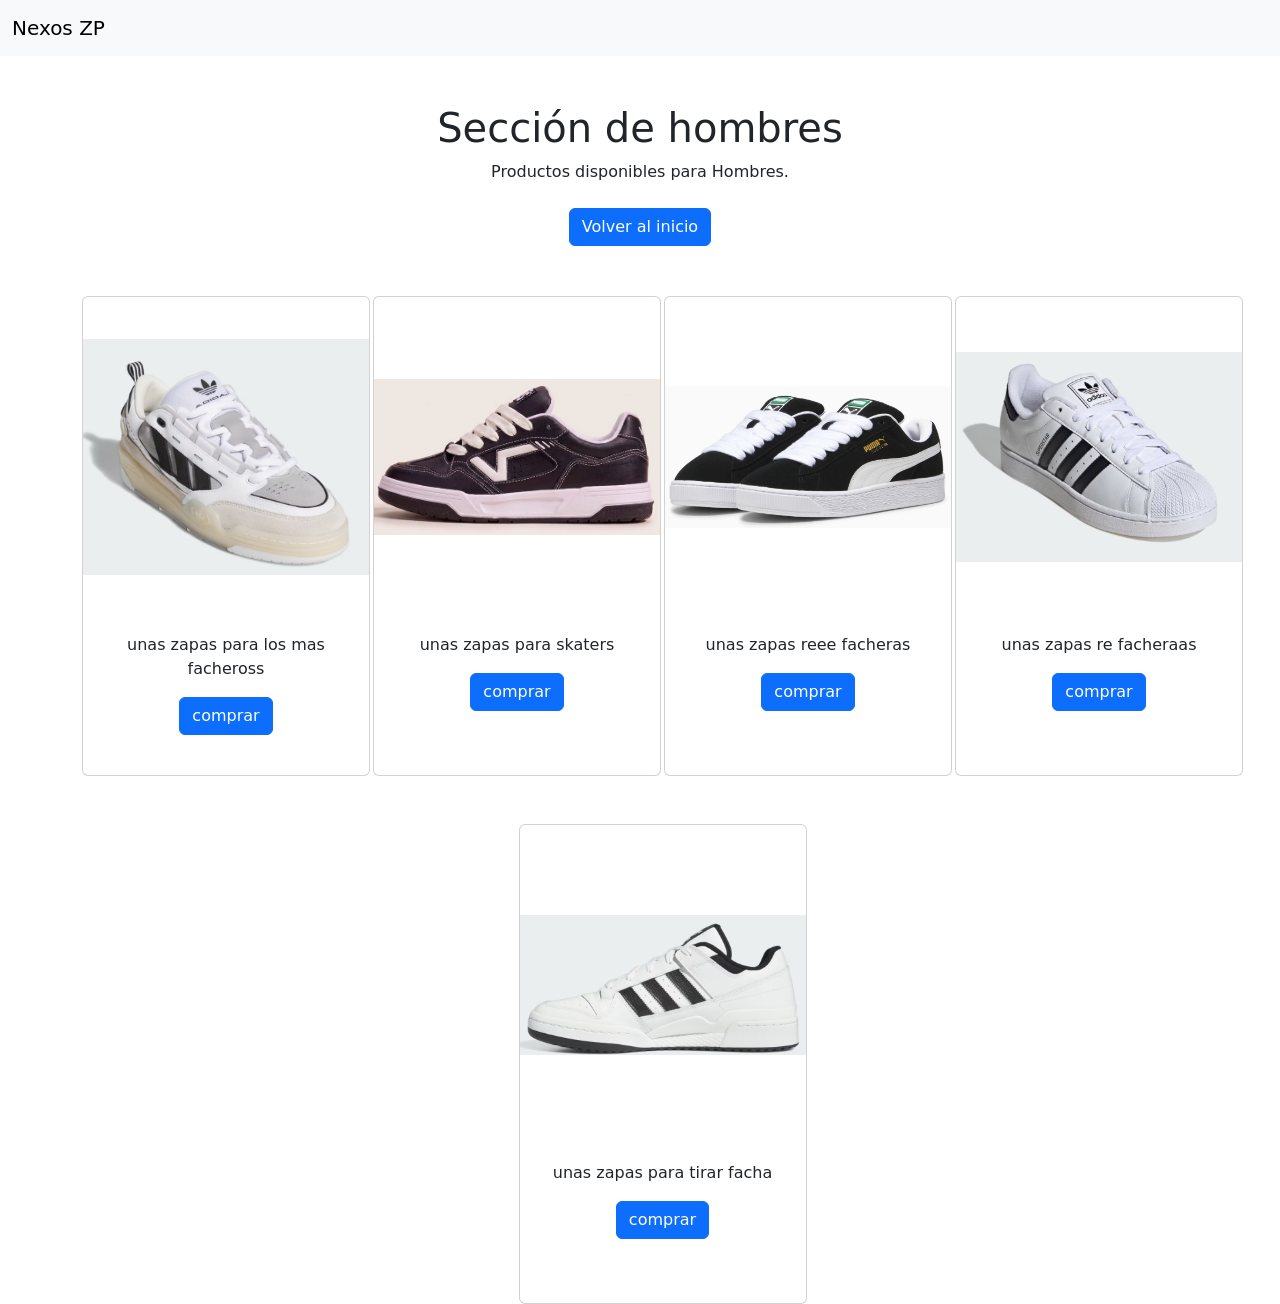
==== hombre.html @ 199bb8a0 "Actualizo la pagina Nexoszp" ====
<!DOCTYPE html>
<html lang="es">

<head>

<meta charset="UTF-8">
<meta name="viewport" content="width=device-width, initial-scale=1.0">

<title>hombres - Nexos ZP</title>

<link href="https://cdn.jsdelivr.net/npm/bootstrap@5.3.8/dist/css/bootstrap.min.css" rel="stylesheet">

</head>


<body>


<nav class="navbar navbar-expand-lg bg-body-tertiary">

<div class="container-fluid">

<a class="navbar-brand" href="index.html">
Nexos ZP
</a>

</div>

</nav>



<div class="container mt-5">

<h1 class="text-center">
Sección de hombres
</h1>

<p class="text-center">
Productos disponibles para Hombres.
</p>


<div class="text-center mt-4">

<a href="index.html" class="btn btn-primary">
Volver al inicio
</a>
<div style="height: 50px;"></div>

<div class="row justify-content-center g-5">

    <div class="col-md-3">
        <div class="card" style="width: 18rem; height: 30rem;">
            <img src="imagenes/adi2000.png" class="card-img-top" alt="..." style="height: 20rem; object-fit: contain;">
            <div class="card-body">
                <p class="card-text">unas zapas para los mas facheross</p>
                <a href="compra.html" class="btn btn-primary">comprar</a>
            </div>
        </div>
    </div>

    <div class="col-md-3">
        <div class="card" style="width: 18rem; height: 30rem;">
            <img src="imagenes/vans unisex.png" class="card-img-top" alt="..." style="height: 20rem; object-fit: contain;">
            <div class="card-body">
                <p class="card-text">unas zapas para skaters</p>
                <a href="compra.html" class="btn btn-primary">comprar</a>
            </div>
        </div>
    </div>

    <div class="col-md-3">
        <div class="card" style="width: 18rem; height: 30rem;">
            <img src="imagenes/PUMAS.png" class="card-img-top" alt="..." style="height: 20rem; object-fit: contain;">
            <div class="card-body">
                <p class="card-text">unas zapas reee facheras</p>
                <a href="compra.html" class="btn btn-primary">comprar</a>
            </div>
        </div>
    </div>

    <div class="col-md-3">
        <div class="card" style="width: 18rem; height: 30rem;">
            <img src="imagenes/superstar.png" class="card-img-top" alt="..." style="height: 20rem; object-fit: contain;">
            <div class="card-body">
                <p class="card-text">unas zapas re facheraas</p>
                <a href="compra.html" class="btn btn-primary">comprar</a>
            </div>
        </div>
    </div>

    <div class="col-md-3">
        <div class="card" style="width: 18rem; height: 30rem;">
            <img src="imagenes/forum.png" class="card-img-top" alt="..." style="height: 20rem; object-fit: contain;">
            <div class="card-body">
                <p class="card-text">unas zapas para tirar facha</p>
                <a href="compra.html" class="btn btn-primary">comprar</a>
            </div>
        </div>
    </div>

</div>

<script src="https://cdn.jsdelivr.net/npm/bootstrap@5.3.8/dist/js/bootstrap.bundle.min.js"></script>


</body>

</html>
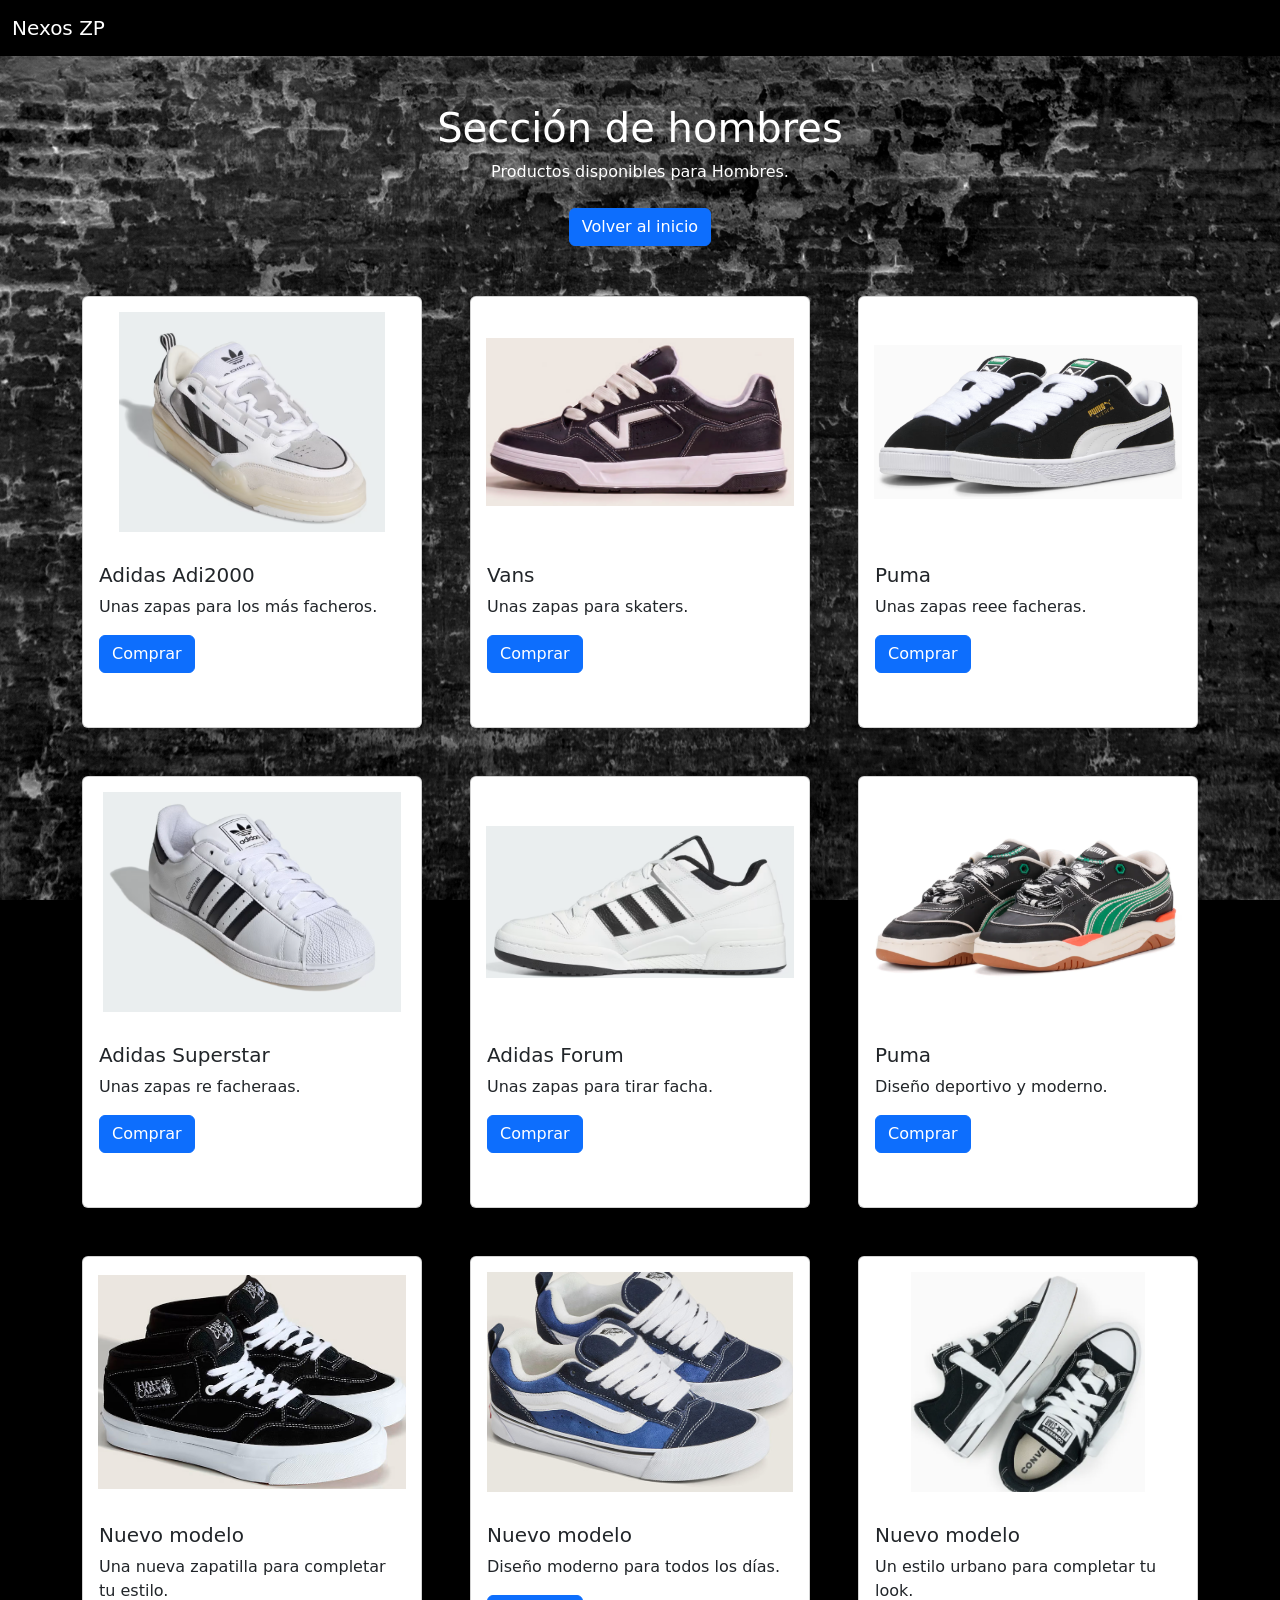
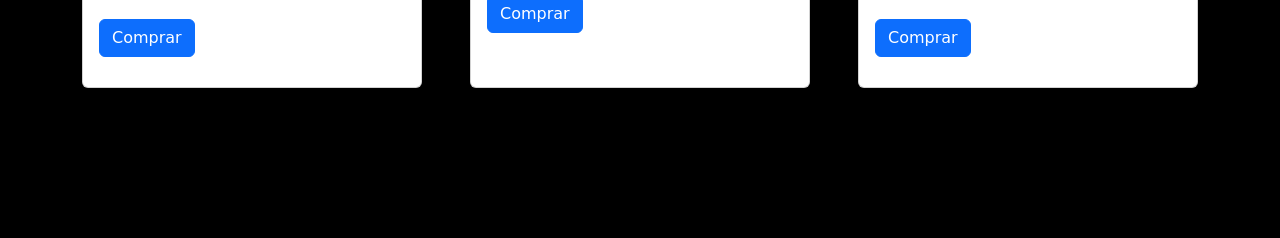
==== commit 1acdf33d: "Actualizo paginas, productos, imagenes, estilos y diseño de Nexos ZP" ====
--- a/hombre.html
+++ b/hombre.html
@@ -6,9 +6,10 @@
 <meta charset="UTF-8">
 <meta name="viewport" content="width=device-width, initial-scale=1.0">
 
-<title>hombres - Nexos ZP</title>
+<title>Hombres - Nexos ZP</title>
 
 <link href="https://cdn.jsdelivr.net/npm/bootstrap@5.3.8/dist/css/bootstrap.min.css" rel="stylesheet">
+<link rel="stylesheet" href="style.css">
 
 </head>
 
@@ -46,62 +47,281 @@
 <a href="index.html" class="btn btn-primary">
 Volver al inicio
 </a>
+
+</div>
+
+
 <div style="height: 50px;"></div>
 
+
 <div class="row justify-content-center g-5">
 
-    <div class="col-md-3">
-        <div class="card" style="width: 18rem; height: 30rem;">
-            <img src="imagenes/adi2000.png" class="card-img-top" alt="..." style="height: 20rem; object-fit: contain;">
-            <div class="card-body">
-                <p class="card-text">unas zapas para los mas facheross</p>
-                <a href="compra.html" class="btn btn-primary">comprar</a>
-            </div>
-        </div>
-    </div>
-
-    <div class="col-md-3">
-        <div class="card" style="width: 18rem; height: 30rem;">
-            <img src="imagenes/vans unisex.png" class="card-img-top" alt="..." style="height: 20rem; object-fit: contain;">
-            <div class="card-body">
-                <p class="card-text">unas zapas para skaters</p>
-                <a href="compra.html" class="btn btn-primary">comprar</a>
-            </div>
-        </div>
-    </div>
-
-    <div class="col-md-3">
-        <div class="card" style="width: 18rem; height: 30rem;">
-            <img src="imagenes/PUMAS.png" class="card-img-top" alt="..." style="height: 20rem; object-fit: contain;">
-            <div class="card-body">
-                <p class="card-text">unas zapas reee facheras</p>
-                <a href="compra.html" class="btn btn-primary">comprar</a>
-            </div>
-        </div>
-    </div>
-
-    <div class="col-md-3">
-        <div class="card" style="width: 18rem; height: 30rem;">
-            <img src="imagenes/superstar.png" class="card-img-top" alt="..." style="height: 20rem; object-fit: contain;">
-            <div class="card-body">
-                <p class="card-text">unas zapas re facheraas</p>
-                <a href="compra.html" class="btn btn-primary">comprar</a>
-            </div>
-        </div>
-    </div>
-
-    <div class="col-md-3">
-        <div class="card" style="width: 18rem; height: 30rem;">
-            <img src="imagenes/forum.png" class="card-img-top" alt="..." style="height: 20rem; object-fit: contain;">
-            <div class="card-body">
-                <p class="card-text">unas zapas para tirar facha</p>
-                <a href="compra.html" class="btn btn-primary">comprar</a>
-            </div>
-        </div>
-    </div>
+
+    <div class="col-md-4">
+
+        <div class="card">
+
+            <img src="imagenes/adi2000.png" class="card-img-top" alt="Adidas Adi2000">
+
+            <div class="card-body">
+
+                <h5 class="card-title">
+                    Adidas Adi2000
+                </h5>
+
+                <p class="card-text">
+                    Unas zapas para los más facheros.
+                </p>
+
+                <a href="compra.html" class="btn btn-primary">
+                    Comprar
+                </a>
+
+            </div>
+
+        </div>
+
+    </div>
+
+
+
+    <div class="col-md-4">
+
+        <div class="card">
+
+            <img src="imagenes/vans unisex.png" class="card-img-top" alt="Vans">
+
+            <div class="card-body">
+
+                <h5 class="card-title">
+                    Vans
+                </h5>
+
+                <p class="card-text">
+                    Unas zapas para skaters.
+                </p>
+
+                <a href="compra.html" class="btn btn-primary">
+                    Comprar
+                </a>
+
+            </div>
+
+        </div>
+
+    </div>
+
+
+
+    <div class="col-md-4">
+
+        <div class="card">
+
+            <img src="imagenes/PUMAS.png" class="card-img-top" alt="Puma">
+
+            <div class="card-body">
+
+                <h5 class="card-title">
+                    Puma
+                </h5>
+
+                <p class="card-text">
+                    Unas zapas reee facheras.
+                </p>
+
+                <a href="compra.html" class="btn btn-primary">
+                    Comprar
+                </a>
+
+            </div>
+
+        </div>
+
+    </div>
+
+
+
+    <div class="col-md-4">
+
+        <div class="card">
+
+            <img src="imagenes/superstar.png" class="card-img-top" alt="Adidas Superstar">
+
+            <div class="card-body">
+
+                <h5 class="card-title">
+                    Adidas Superstar
+                </h5>
+
+                <p class="card-text">
+                    Unas zapas re facheraas.
+                </p>
+
+                <a href="compra.html" class="btn btn-primary">
+                    Comprar
+                </a>
+
+            </div>
+
+        </div>
+
+    </div>
+
+
+
+    <div class="col-md-4">
+
+        <div class="card">
+
+            <img src="imagenes/forum.png" class="card-img-top" alt="Adidas Forum">
+
+            <div class="card-body">
+
+                <h5 class="card-title">
+                    Adidas Forum
+                </h5>
+
+                <p class="card-text">
+                    Unas zapas para tirar facha.
+                </p>
+
+                <a href="compra.html" class="btn btn-primary">
+                    Comprar
+                </a>
+
+            </div>
+
+        </div>
+
+    </div>
+
+
+
+    <div class="col-md-4">
+
+        <div class="card">
+
+            <img src="imagenes/pumas_180.png" class="card-img-top" alt="Puma">
+
+            <div class="card-body">
+
+                <h5 class="card-title">
+                    Puma
+                </h5>
+
+                <p class="card-text">
+                    Diseño deportivo y moderno.
+                </p>
+
+                <a href="compra.html" class="btn btn-primary">
+                    Comprar
+                </a>
+
+            </div>
+
+        </div>
+
+    </div>
+
+
+
+    <!-- CARD 7 -->
+
+    <div class="col-md-4">
+
+        <div class="card">
+
+            <img src="imagenes/vans_raras.png" class="card-img-top" alt="Nueva zapatilla">
+
+            <div class="card-body">
+
+                <h5 class="card-title">
+                    Nuevo modelo
+                </h5>
+
+                <p class="card-text">
+                    Una nueva zapatilla para completar tu estilo.
+                </p>
+
+                <a href="compra.html" class="btn btn-primary">
+                    Comprar
+                </a>
+
+            </div>
+
+        </div>
+
+    </div>
+
+
+
+    <!-- CARD 8 -->
+
+    <div class="col-md-4">
+
+        <div class="card">
+
+            <img src="imagenes/knu skool.png" class="card-img-top" alt="Nueva zapatilla">
+
+            <div class="card-body">
+
+                <h5 class="card-title">
+                    Nuevo modelo
+                </h5>
+
+                <p class="card-text">
+                    Diseño moderno para todos los días.
+                </p>
+
+                <a href="compra.html" class="btn btn-primary">
+                    Comprar
+                </a>
+
+            </div>
+
+        </div>
+
+    </div>
+
+
+
+    <!-- CARD 9 -->
+
+    <div class="col-md-4">
+
+        <div class="card">
+
+            <img src="imagenes/chuck tylor extreme.png" class="card-img-top" alt="Nueva zapatilla">
+
+            <div class="card-body">
+
+                <h5 class="card-title">
+                    Nuevo modelo
+                </h5>
+
+                <p class="card-text">
+                    Un estilo urbano para completar tu look.
+                </p>
+
+                <a href="compra.html" class="btn btn-primary">
+                    Comprar
+                </a>
+
+            </div>
+
+        </div>
+
+    </div>
+
 
 </div>
 
+</div>
+
+
+<div style="height: 150px;"></div>
+
+
 <script src="https://cdn.jsdelivr.net/npm/bootstrap@5.3.8/dist/js/bootstrap.bundle.min.js"></script>
 
 
--- a/style.css
+++ b/style.css
@@ -0,0 +1,52 @@
+.navbar {
+    background-color: black !important;
+}
+
+.navbar-brand,
+.nav-link {
+    color: white !important;
+}
+
+body {
+    background-color: black;
+    color: white;
+}
+
+.imagen-zapa {
+    width: 250px;
+    height: 200px;
+    object-fit: contain;
+}
+
+@media (max-width: 576px) {
+
+    .imagen-zapa {
+        width: 100%;
+        height: 180px;
+        object-fit: contain;
+        margin-bottom: 15px;
+        margin-right: 0 !important;
+    }
+
+}
+.card-img-top {
+    width: 100%;
+    height: 250px;
+    object-fit: contain;
+    padding: 15px;
+}
+.card {
+    height: 100%;
+}
+
+.card-body {
+    min-height: 180px;
+}
+body {
+    background-color: black;
+    color: white;
+    background-image: url("imagenes/brick-wall-texture.jpg");
+    background-size: cover;
+    background-position: center;
+    background-attachment: fixed;
+}
